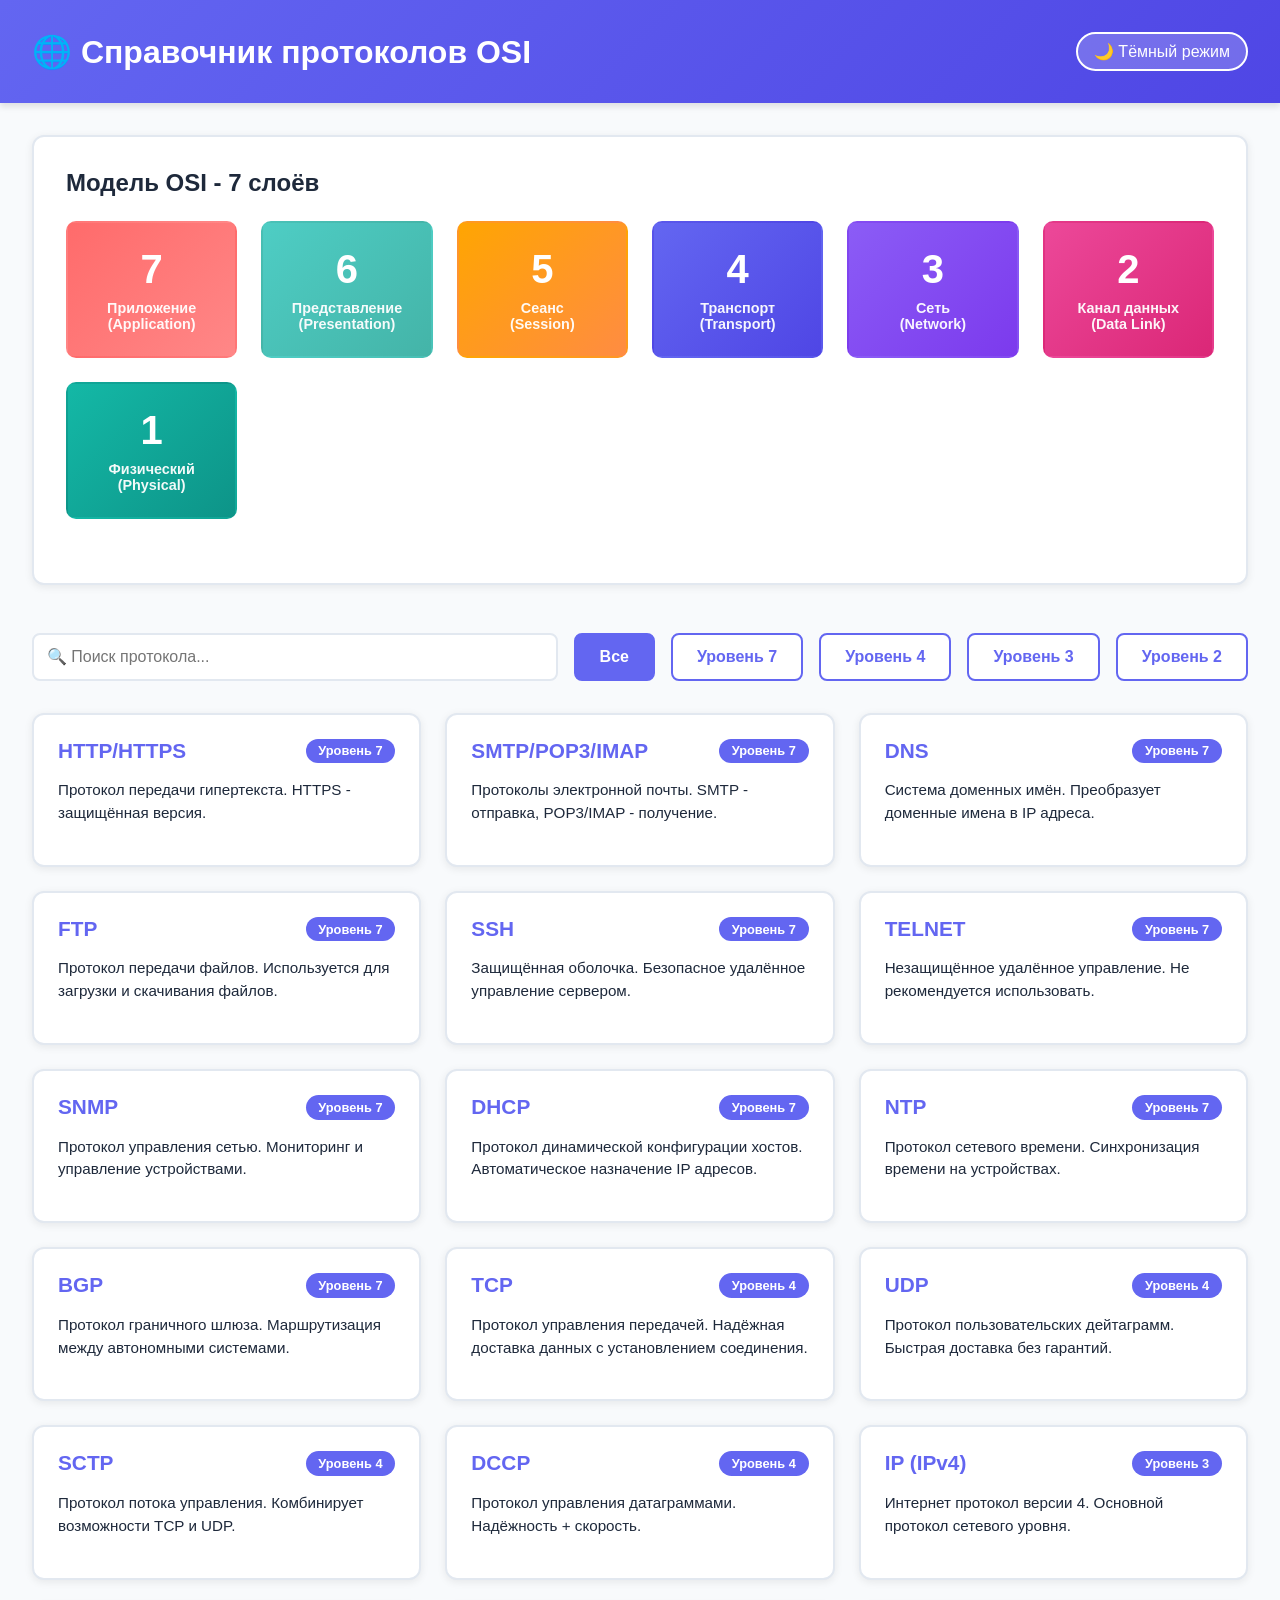
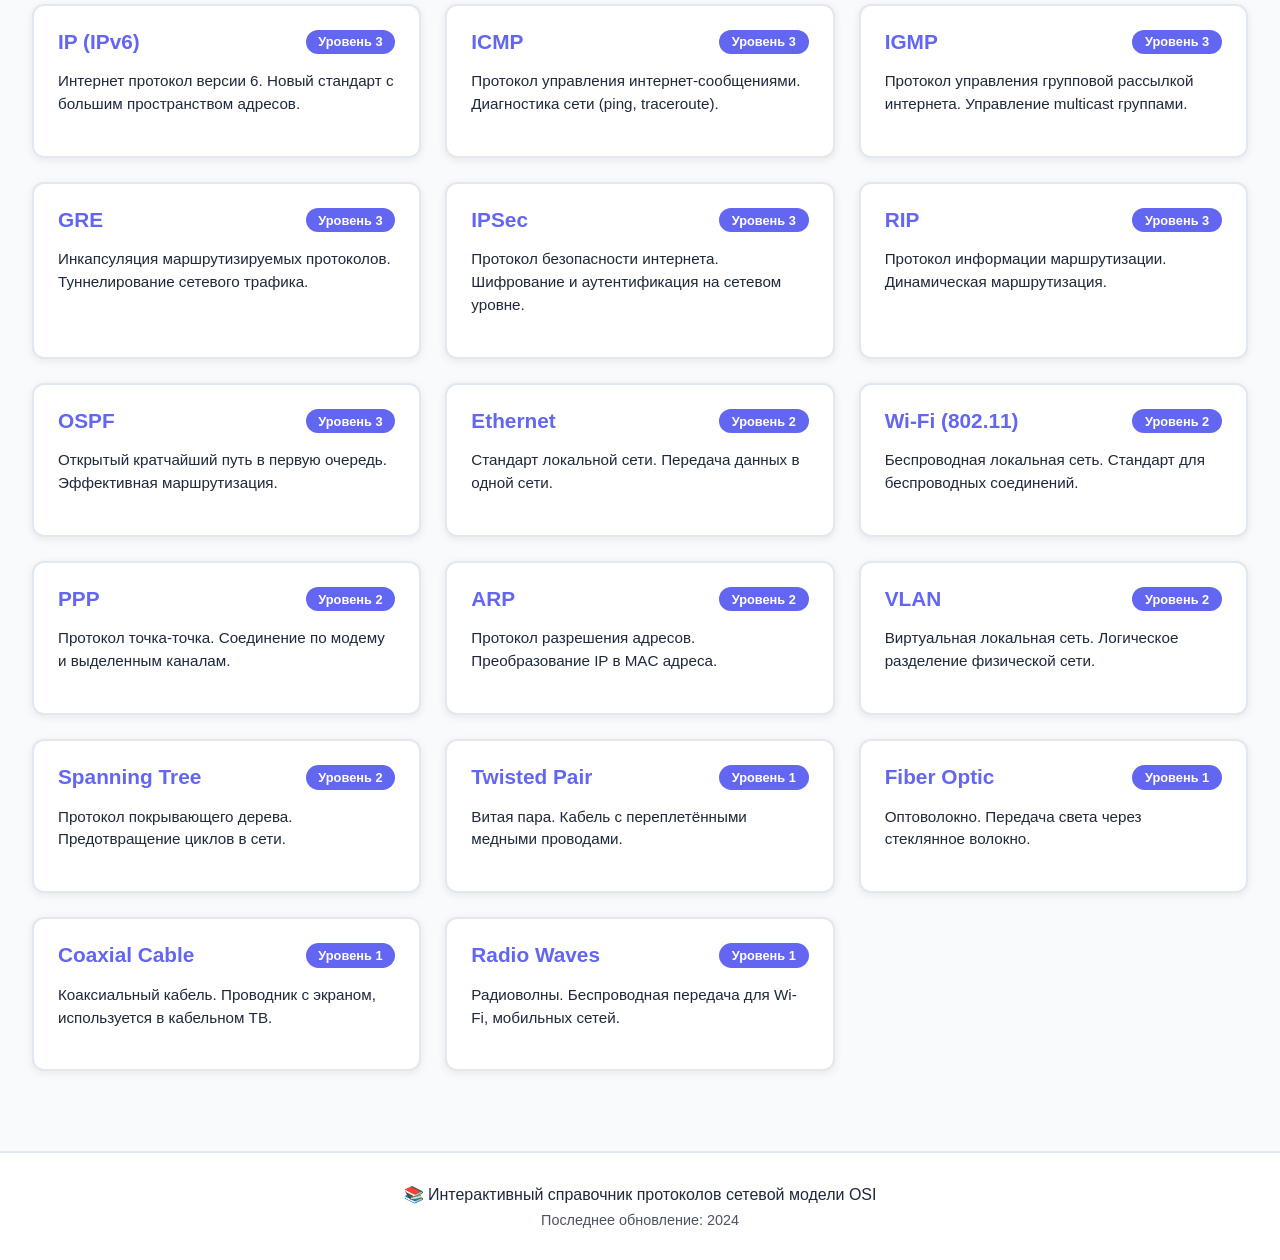
==== osi-guide.html @ 736548e8 "✨ Add interactive OSI protocols guide - Create new osi-guide.html with modern UI and animations - Ad" ====
<!DOCTYPE html>
<html lang="ru">
<head>
    <meta charset="UTF-8">
    <meta name="viewport" content="width=device-width, initial-scale=1.0">
    <title>Справочник протоколов OSI - Интерактивный справочник</title>
    <style>
        * {
            margin: 0;
            padding: 0;
            box-sizing: border-box;
        }

        :root {
            --primary: #6366f1;
            --primary-dark: #4f46e5;
            --bg-light: #f8fafc;
            --bg-dark: #0f172a;
            --text-light: #1e293b;
            --text-dark: #e2e8f0;
            --card-light: #ffffff;
            --card-dark: #1e293b;
            --border-light: #e2e8f0;
            --border-dark: #334155;
        }

        body {
            font-family: -apple-system, BlinkMacSystemFont, 'Segoe UI', Roboto, 'Helvetica Neue', Arial, sans-serif;
            background: var(--bg-light);
            color: var(--text-light);
            transition: background 0.3s, color 0.3s;
        }

        body.dark-mode {
            background: var(--bg-dark);
            color: var(--text-dark);
        }

        /* Header */
        header {
            background: linear-gradient(135deg, var(--primary) 0%, var(--primary-dark) 100%);
            color: white;
            padding: 2rem;
            box-shadow: 0 4px 6px rgba(0, 0, 0, 0.1);
            position: sticky;
            top: 0;
            z-index: 100;
        }

        .header-content {
            max-width: 1400px;
            margin: 0 auto;
            display: flex;
            justify-content: space-between;
            align-items: center;
        }

        h1 {
            font-size: 2em;
            font-weight: 700;
        }

        .header-controls {
            display: flex;
            gap: 1rem;
            align-items: center;
        }

        /* Theme toggle */
        .theme-toggle {
            background: rgba(255, 255, 255, 0.2);
            border: 2px solid white;
            color: white;
            padding: 0.5rem 1rem;
            border-radius: 50px;
            cursor: pointer;
            font-size: 1rem;
            transition: all 0.3s;
        }

        .theme-toggle:hover {
            background: rgba(255, 255, 255, 0.3);
            transform: scale(1.05);
        }

        /* Main container */
        .container {
            max-width: 1400px;
            margin: 0 auto;
            padding: 2rem;
        }

        /* OSI Model Diagram */
        .osi-diagram {
            background: var(--card-light);
            border: 2px solid var(--border-light);
            border-radius: 12px;
            padding: 2rem;
            margin-bottom: 3rem;
            box-shadow: 0 2px 8px rgba(0, 0, 0, 0.08);
        }

        body.dark-mode .osi-diagram {
            background: var(--card-dark);
            border-color: var(--border-dark);
            box-shadow: 0 2px 8px rgba(0, 0, 0, 0.3);
        }

        .layers {
            display: grid;
            grid-template-columns: repeat(auto-fit, minmax(150px, 1fr));
            gap: 1.5rem;
            margin-bottom: 2rem;
        }

        .layer {
            padding: 1.5rem;
            border-radius: 10px;
            text-align: center;
            font-weight: 600;
            cursor: pointer;
            transition: all 0.3s;
            border: 2px solid transparent;
        }

        .layer:nth-child(1) { background: linear-gradient(135deg, #ff6b6b 0%, #ff8787 100%); color: white; }
        .layer:nth-child(2) { background: linear-gradient(135deg, #4ecdc4 0%, #44b4a8 100%); color: white; }
        .layer:nth-child(3) { background: linear-gradient(135deg, #ffa502 0%, #ff8c42 100%); color: white; }
        .layer:nth-child(4) { background: linear-gradient(135deg, #6366f1 0%, #4f46e5 100%); color: white; }
        .layer:nth-child(5) { background: linear-gradient(135deg, #8b5cf6 0%, #7c3aed 100%); color: white; }
        .layer:nth-child(6) { background: linear-gradient(135deg, #ec4899 0%, #db2777 100%); color: white; }
        .layer:nth-child(7) { background: linear-gradient(135deg, #14b8a6 0%, #0d9488 100%); color: white; }

        .layer:hover {
            transform: translateY(-8px);
            box-shadow: 0 12px 24px rgba(0, 0, 0, 0.2);
            border-color: rgba(255, 255, 255, 0.5);
        }

        .layer-number {
            font-size: 2.5em;
            font-weight: 700;
            margin-bottom: 0.5rem;
        }

        .layer-name {
            font-size: 0.9em;
            opacity: 0.95;
        }

        /* Controls */
        .controls {
            display: flex;
            gap: 1rem;
            margin-bottom: 2rem;
            flex-wrap: wrap;
            align-items: center;
        }

        .search-box {
            flex: 1;
            min-width: 250px;
            padding: 0.8rem;
            border: 2px solid var(--border-light);
            border-radius: 8px;
            font-size: 1rem;
            background: var(--card-light);
            color: var(--text-light);
        }

        body.dark-mode .search-box {
            background: var(--card-dark);
            border-color: var(--border-dark);
            color: var(--text-dark);
        }

        .filter-btn {
            padding: 0.8rem 1.5rem;
            border: 2px solid var(--primary);
            background: white;
            color: var(--primary);
            border-radius: 8px;
            cursor: pointer;
            font-size: 1rem;
            font-weight: 600;
            transition: all 0.3s;
        }

        body.dark-mode .filter-btn {
            background: var(--card-dark);
        }

        .filter-btn:hover {
            background: var(--primary);
            color: white;
        }

        .filter-btn.active {
            background: var(--primary);
            color: white;
        }

        /* Cards Grid */
        .protocols-grid {
            display: grid;
            grid-template-columns: repeat(auto-fill, minmax(300px, 1fr));
            gap: 1.5rem;
            margin-top: 2rem;
        }

        .protocol-card {
            background: var(--card-light);
            border: 2px solid var(--border-light);
            border-radius: 12px;
            padding: 1.5rem;
            cursor: pointer;
            transition: all 0.3s ease;
            position: relative;
            overflow: hidden;
            box-shadow: 0 2px 8px rgba(0, 0, 0, 0.08);
        }

        body.dark-mode .protocol-card {
            background: var(--card-dark);
            border-color: var(--border-dark);
            box-shadow: 0 2px 8px rgba(0, 0, 0, 0.3);
        }

        .protocol-card:hover {
            border-color: var(--primary);
            box-shadow: 0 8px 24px rgba(99, 102, 241, 0.2);
            transform: translateY(-8px);
        }

        .protocol-card::before {
            content: '';
            position: absolute;
            top: 0;
            left: -100%;
            width: 100%;
            height: 4px;
            background: linear-gradient(90deg, var(--primary), var(--primary-dark));
            transition: left 0.3s ease;
        }

        .protocol-card:hover::before {
            left: 0;
        }

        .protocol-header {
            display: flex;
            justify-content: space-between;
            align-items: start;
            margin-bottom: 1rem;
        }

        .protocol-name {
            font-size: 1.3em;
            font-weight: 700;
            color: var(--primary);
        }

        .protocol-layer {
            background: var(--primary);
            color: white;
            padding: 0.3rem 0.8rem;
            border-radius: 20px;
            font-size: 0.8em;
            font-weight: 600;
        }

        .protocol-description {
            color: var(--text-light);
            margin-bottom: 1rem;
            font-size: 0.95em;
            line-height: 1.5;
        }

        body.dark-mode .protocol-description {
            color: var(--text-dark);
        }

        .protocol-details {
            display: none;
            margin-top: 1rem;
            padding-top: 1rem;
            border-top: 1px solid var(--border-light);
        }

        body.dark-mode .protocol-details {
            border-top-color: var(--border-dark);
        }

        .protocol-card.expanded .protocol-details {
            display: block;
            animation: slideDown 0.3s ease;
        }

        @keyframes slideDown {
            from {
                opacity: 0;
                transform: translateY(-10px);
            }
            to {
                opacity: 1;
                transform: translateY(0);
            }
        }

        .detail-row {
            margin-bottom: 0.8rem;
            font-size: 0.9em;
        }

        .detail-label {
            font-weight: 600;
            color: var(--primary);
            display: inline-block;
            width: 80px;
        }

        .detail-value {
            color: var(--text-light);
        }

        body.dark-mode .detail-value {
            color: var(--text-dark);
        }

        /* Modal */
        .modal {
            display: none;
            position: fixed;
            top: 0;
            left: 0;
            width: 100%;
            height: 100%;
            background: rgba(0, 0, 0, 0.6);
            z-index: 1000;
            animation: fadeIn 0.3s ease;
        }

        .modal.show {
            display: flex;
            align-items: center;
            justify-content: center;
        }

        @keyframes fadeIn {
            from { opacity: 0; }
            to { opacity: 1; }
        }

        .modal-content {
            background: var(--card-light);
            border-radius: 16px;
            padding: 2rem;
            max-width: 600px;
            width: 90%;
            position: relative;
            animation: slideUp 0.3s ease;
            box-shadow: 0 20px 60px rgba(0, 0, 0, 0.3);
        }

        body.dark-mode .modal-content {
            background: var(--card-dark);
        }

        @keyframes slideUp {
            from {
                opacity: 0;
                transform: translateY(50px);
            }
            to {
                opacity: 1;
                transform: translateY(0);
            }
        }

        .modal-close {
            position: absolute;
            top: 1.5rem;
            right: 1.5rem;
            background: none;
            border: none;
            font-size: 2em;
            cursor: pointer;
            color: var(--text-light);
        }

        body.dark-mode .modal-close {
            color: var(--text-dark);
        }

        .modal-header {
            margin-bottom: 1.5rem;
        }

        .modal-header h2 {
            font-size: 1.8em;
            color: var(--primary);
            margin-bottom: 0.5rem;
        }

        .modal-header .layer-badge {
            display: inline-block;
            background: var(--primary);
            color: white;
            padding: 0.4rem 1rem;
            border-radius: 20px;
            font-size: 0.9em;
            font-weight: 600;
        }

        .modal-body {
            color: var(--text-light);
            line-height: 1.8;
        }

        body.dark-mode .modal-body {
            color: var(--text-dark);
        }

        .modal-body h3 {
            margin-top: 1.5rem;
            margin-bottom: 0.5rem;
            color: var(--primary);
        }

        .modal-body ul {
            margin-left: 1.5rem;
            margin-top: 0.5rem;
        }

        .modal-body li {
            margin-bottom: 0.5rem;
        }

        /* Footer */
        footer {
            background: var(--card-light);
            border-top: 2px solid var(--border-light);
            padding: 2rem;
            margin-top: 3rem;
            text-align: center;
            color: var(--text-light);
        }

        body.dark-mode footer {
            background: var(--card-dark);
            border-top-color: var(--border-dark);
            color: var(--text-dark);
        }

        /* Responsive */
        @media (max-width: 768px) {
            .header-content {
                flex-direction: column;
                gap: 1rem;
            }

            .layers {
                grid-template-columns: repeat(2, 1fr);
            }

            .protocols-grid {
                grid-template-columns: 1fr;
            }

            h1 {
                font-size: 1.5em;
            }
        }
    </style>
</head>
<body>

    <header>
        <div class="header-content">
            <h1>🌐 Справочник протоколов OSI</h1>
            <div class="header-controls">
                <button class="theme-toggle" id="themeToggle">🌙 Тёмный режим</button>
            </div>
        </div>
    </header>

    <div class="container">
        <!-- OSI Layers Diagram -->
        <div class="osi-diagram">
            <h2 style="margin-bottom: 1.5rem;">Модель OSI - 7 слоёв</h2>
            <div class="layers">
                <div class="layer" data-layer="7">
                    <div class="layer-number">7</div>
                    <div class="layer-name">Приложение<br>(Application)</div>
                </div>
                <div class="layer" data-layer="6">
                    <div class="layer-number">6</div>
                    <div class="layer-name">Представление<br>(Presentation)</div>
                </div>
                <div class="layer" data-layer="5">
                    <div class="layer-number">5</div>
                    <div class="layer-name">Сеанс<br>(Session)</div>
                </div>
                <div class="layer" data-layer="4">
                    <div class="layer-number">4</div>
                    <div class="layer-name">Транспорт<br>(Transport)</div>
                </div>
                <div class="layer" data-layer="3">
                    <div class="layer-number">3</div>
                    <div class="layer-name">Сеть<br>(Network)</div>
                </div>
                <div class="layer" data-layer="2">
                    <div class="layer-number">2</div>
                    <div class="layer-name">Канал данных<br>(Data Link)</div>
                </div>
                <div class="layer" data-layer="1">
                    <div class="layer-number">1</div>
                    <div class="layer-name">Физический<br>(Physical)</div>
                </div>
            </div>
        </div>

        <!-- Search and Filter -->
        <div class="controls">
            <input type="text" class="search-box" id="searchBox" placeholder="🔍 Поиск протокола...">
            <button class="filter-btn active" data-filter="all">Все</button>
            <button class="filter-btn" data-filter="7">Уровень 7</button>
            <button class="filter-btn" data-filter="4">Уровень 4</button>
            <button class="filter-btn" data-filter="3">Уровень 3</button>
            <button class="filter-btn" data-filter="2">Уровень 2</button>
        </div>

        <!-- Protocols Grid -->
        <div class="protocols-grid" id="protocolsGrid"></div>
    </div>

    <!-- Modal -->
    <div class="modal" id="modal">
        <div class="modal-content">
            <button class="modal-close" id="modalClose">&times;</button>
            <div id="modalBody"></div>
        </div>
    </div>

    <footer>
        <p>📚 Интерактивный справочник протоколов сетевой модели OSI</p>
        <p style="margin-top: 0.5rem; font-size: 0.9em; opacity: 0.8;">Последнее обновление: 2024</p>
    </footer>

    <script>
        const protocols = [
            // Layer 7 - Application
            {
                name: "HTTP/HTTPS",
                layer: 7,
                description: "Протокол передачи гипертекста. HTTPS - защищённая версия.",
                port: "80/443",
                function: "Веб-приложения, страницы",
                uses: "TCP",
                fullDescription: "HTTP используется для передачи веб-страниц и ресурсов. HTTPS добавляет шифрование TLS для безопасности."
            },
            {
                name: "SMTP/POP3/IMAP",
                layer: 7,
                description: "Протоколы электронной почты. SMTP - отправка, POP3/IMAP - получение.",
                port: "25/110/143",
                function: "Электронная почта",
                uses: "TCP",
                fullDescription: "SMTP отправляет письма, POP3 и IMAP получают письма. IMAP позволяет работать с письмами на сервере."
            },
            {
                name: "DNS",
                layer: 7,
                description: "Система доменных имён. Преобразует доменные имена в IP адреса.",
                port: "53",
                function: "Разрешение имён",
                uses: "UDP/TCP",
                fullDescription: "DNS преобразует человеко-читаемые доменные имена (google.com) в IP адреса (142.250.185.46)."
            },
            {
                name: "FTP",
                layer: 7,
                description: "Протокол передачи файлов. Используется для загрузки и скачивания файлов.",
                port: "20/21",
                function: "Передача файлов",
                uses: "TCP",
                fullDescription: "FTP позволяет передавать файлы между компьютерами. SFTP - защищённая версия."
            },
            {
                name: "SSH",
                layer: 7,
                description: "Защищённая оболочка. Безопасное удалённое управление сервером.",
                port: "22",
                function: "Удалённое управление",
                uses: "TCP",
                fullDescription: "SSH предоставляет защищённый доступ к командной строке удалённых серверов с шифрованием."
            },
            {
                name: "TELNET",
                layer: 7,
                description: "Незащищённое удалённое управление. Не рекомендуется использовать.",
                port: "23",
                function: "Удалённый доступ (устаревший)",
                uses: "TCP",
                fullDescription: "TELNET передаёт данные в открытом виде. Заменён SSH."
            },
            {
                name: "SNMP",
                layer: 7,
                description: "Протокол управления сетью. Мониторинг и управление устройствами.",
                port: "161/162",
                function: "Управление сетевыми устройствами",
                uses: "UDP",
                fullDescription: "SNMP собирает информацию о сетевых устройствах и позволяет их конфигурировать."
            },
            {
                name: "DHCP",
                layer: 7,
                description: "Протокол динамической конфигурации хостов. Автоматическое назначение IP адресов.",
                port: "67/68",
                function: "Выдача IP адресов",
                uses: "UDP",
                fullDescription: "DHCP автоматически выдаёт IP адреса, маски сети и другие параметры конфигурации устройствам."
            },
            {
                name: "NTP",
                layer: 7,
                description: "Протокол сетевого времени. Синхронизация времени на устройствах.",
                port: "123",
                function: "Синхронизация времени",
                uses: "UDP",
                fullDescription: "NTP синхронизирует системные часы на компьютерах с точностью до миллисекунд."
            },
            {
                name: "BGP",
                layer: 7,
                description: "Протокол граничного шлюза. Маршрутизация между автономными системами.",
                port: "179",
                function: "Маршрутизация в интернете",
                uses: "TCP",
                fullDescription: "BGP маршрутизирует трафик между разными интернет-провайдерами и автономными системами."
            },

            // Layer 4 - Transport
            {
                name: "TCP",
                layer: 4,
                description: "Протокол управления передачей. Надёжная доставка данных с установлением соединения.",
                port: "varies",
                function: "Надёжная доставка",
                uses: "IP",
                fullDescription: "TCP обеспечивает надёжную, упорядоченную доставку данных. Используется HTTP, FTP, SSH, SMTP."
            },
            {
                name: "UDP",
                layer: 4,
                description: "Протокол пользовательских дейтаграмм. Быстрая доставка без гарантий.",
                port: "varies",
                function: "Быстрая доставка",
                uses: "IP",
                fullDescription: "UDP отправляет данные быстро без проверки доставки. Используется для видеоконференций, игр."
            },
            {
                name: "SCTP",
                layer: 4,
                description: "Протокол потока управления. Комбинирует возможности TCP и UDP.",
                port: "varies",
                function: "Надёжная доставка потоков",
                uses: "IP",
                fullDescription: "SCTP поддерживает несколько потоков в одном соединении. Используется в телефонии."
            },
            {
                name: "DCCP",
                layer: 4,
                description: "Протокол управления датаграммами. Надёжность + скорость.",
                port: "varies",
                function: "Балансирование надёжности и скорости",
                uses: "IP",
                fullDescription: "DCCP предоставляет контроль доставки, но быстрее, чем TCP."
            },

            // Layer 3 - Network
            {
                name: "IP (IPv4)",
                layer: 3,
                description: "Интернет протокол версии 4. Основной протокол сетевого уровня.",
                port: "N/A",
                function: "Маршрутизация пакетов",
                uses: "Ethernet",
                fullDescription: "IPv4 адресует пакеты в интернете. Использует 32-битные адреса (192.168.1.1)."
            },
            {
                name: "IP (IPv6)",
                layer: 3,
                description: "Интернет протокол версии 6. Новый стандарт с большим пространством адресов.",
                port: "N/A",
                function: "Маршрутизация пакетов",
                uses: "Ethernet",
                fullDescription: "IPv6 использует 128-битные адреса и решает проблему исчерпания адресов IPv4."
            },
            {
                name: "ICMP",
                layer: 3,
                description: "Протокол управления интернет-сообщениями. Диагностика сети (ping, traceroute).",
                port: "N/A",
                function: "Диагностика сети",
                uses: "IP",
                fullDescription: "ICMP используется для PING и трассировки маршрута. Обнаруживает недоступные хосты."
            },
            {
                name: "IGMP",
                layer: 3,
                description: "Протокол управления групповой рассылкой интернета. Управление multicast группами.",
                port: "N/A",
                function: "Групповая рассылка",
                uses: "IP",
                fullDescription: "IGMP управляет членством в multicast группах."
            },
            {
                name: "GRE",
                layer: 3,
                description: "Инкапсуляция маршрутизируемых протоколов. Туннелирование сетевого трафика.",
                port: "47",
                function: "VPN туннелирование",
                uses: "IP",
                fullDescription: "GRE инкапсулирует пакеты одного протокола в другой для создания виртуальных туннелей."
            },
            {
                name: "IPSec",
                layer: 3,
                description: "Протокол безопасности интернета. Шифрование и аутентификация на сетевом уровне.",
                port: "500/4500",
                function: "VPN безопасность",
                uses: "IP",
                fullDescription: "IPSec обеспечивает конфиденциальность и целостность данных на сетевом уровне."
            },
            {
                name: "RIP",
                layer: 3,
                description: "Протокол информации маршрутизации. Динамическая маршрутизация.",
                port: "520",
                function: "Динамическая маршрутизация",
                uses: "UDP",
                fullDescription: "RIP позволяет маршрутизаторам обмениваться информацией о маршрутах."
            },
            {
                name: "OSPF",
                layer: 3,
                description: "Открытый кратчайший путь в первую очередь. Эффективная маршрутизация.",
                port: "89",
                function: "Динамическая маршрутизация",
                uses: "IP",
                fullDescription: "OSPF находит оптимальные маршруты на основе стоимости линий связи."
            },

            // Layer 2 - Data Link
            {
                name: "Ethernet",
                layer: 2,
                description: "Стандарт локальной сети. Передача данных в одной сети.",
                port: "N/A",
                function: "Локальная сеть",
                uses: "Physical Layer",
                fullDescription: "Ethernet определяет, как компьютеры в локальной сети обмениваются кадрами."
            },
            {
                name: "Wi-Fi (802.11)",
                layer: 2,
                description: "Беспроводная локальная сеть. Стандарт для беспроводных соединений.",
                port: "N/A",
                function: "Беспроводная сеть",
                uses: "Physical Layer",
                fullDescription: "Wi-Fi позволяет устройствам подключаться к сети через радиоволны вместо кабелей."
            },
            {
                name: "PPP",
                layer: 2,
                description: "Протокол точка-точка. Соединение по модему и выделенным каналам.",
                port: "N/A",
                function: "Коммутируемое соединение",
                uses: "Physical Layer",
                fullDescription: "PPP используется для модемных соединений и может инкапсулировать IP."
            },
            {
                name: "ARP",
                layer: 2,
                description: "Протокол разрешения адресов. Преобразование IP в MAC адреса.",
                port: "N/A",
                function: "Разрешение адресов",
                uses: "Ethernet",
                fullDescription: "ARP связывает IP адреса с физическими MAC адресами в локальной сети."
            },
            {
                name: "VLAN",
                layer: 2,
                description: "Виртуальная локальная сеть. Логическое разделение физической сети.",
                port: "N/A",
                function: "Сегментация сети",
                uses: "Ethernet",
                fullDescription: "VLAN позволяет логически разделить одну физическую сеть на несколько изолированных сетей."
            },
            {
                name: "Spanning Tree",
                layer: 2,
                description: "Протокол покрывающего дерева. Предотвращение циклов в сети.",
                port: "N/A",
                function: "Управление топологией",
                uses: "Ethernet",
                fullDescription: "STP предотвращает циклы в сетях и обеспечивает резервные пути."
            },

            // Layer 1 - Physical
            {
                name: "Twisted Pair",
                layer: 1,
                description: "Витая пара. Кабель с переплетёнными медными проводами.",
                port: "N/A",
                function: "Передача сигналов",
                uses: "Ethernet",
                fullDescription: "Витая пара (Cat5, Cat6, Cat7) - самый распространённый кабель для локальных сетей."
            },
            {
                name: "Fiber Optic",
                layer: 1,
                description: "Оптоволокно. Передача света через стеклянное волокно.",
                port: "N/A",
                function: "Высокоскоростная передача",
                uses: "Optical",
                fullDescription: "Оптоволокно обеспечивает высокую скорость и дальность передачи без помех."
            },
            {
                name: "Coaxial Cable",
                layer: 1,
                description: "Коаксиальный кабель. Проводник с экраном, используется в кабельном ТВ.",
                port: "N/A",
                function: "Телевидение и интернет",
                uses: "RF",
                fullDescription: "Коаксиальный кабель используется в кабельном интернете и телевидении."
            },
            {
                name: "Radio Waves",
                layer: 1,
                description: "Радиоволны. Беспроводная передача для Wi-Fi, мобильных сетей.",
                port: "N/A",
                function: "Беспроводная передача",
                uses: "Wireless",
                fullDescription: "Радиоволны разного диапазона используются для Wi-Fi, Bluetooth, мобильной связи."
            }
        ];

        // DOM Elements
        const grid = document.getElementById('protocolsGrid');
        const searchBox = document.getElementById('searchBox');
        const filterBtns = document.querySelectorAll('.filter-btn');
        const themeToggle = document.getElementById('themeToggle');
        const modal = document.getElementById('modal');
        const modalClose = document.getElementById('modalClose');
        const layers = document.querySelectorAll('.layer');

        let currentFilter = 'all';

        // Initialize
        function init() {
            renderProtocols();
            setupEventListeners();
            loadTheme();
        }

        function setupEventListeners() {
            searchBox.addEventListener('input', filterProtocols);
            filterBtns.forEach(btn => {
                btn.addEventListener('click', () => {
                    filterBtns.forEach(b => b.classList.remove('active'));
                    btn.classList.add('active');
                    currentFilter = btn.dataset.filter;
                    filterProtocols();
                });
            });
            themeToggle.addEventListener('click', toggleTheme);
            modalClose.addEventListener('click', closeModal);
            modal.addEventListener('click', (e) => {
                if (e.target === modal) closeModal();
            });
            layers.forEach(layer => {
                layer.addEventListener('click', () => {
                    currentFilter = layer.dataset.layer;
                    filterBtns.forEach(b => {
                        b.classList.remove('active');
                        if (b.dataset.filter === 'all' && currentFilter === 'all') {
                            b.classList.add('active');
                        } else if (b.dataset.filter === currentFilter) {
                            b.classList.add('active');
                        }
                    });
                    // Find the matching filter button
                    const btn = Array.from(filterBtns).find(b => b.dataset.filter === currentFilter);
                    if (btn) {
                        filterBtns.forEach(b => b.classList.remove('active'));
                        btn.classList.add('active');
                    }
                    filterProtocols();
                });
            });
        }

        function renderProtocols() {
            grid.innerHTML = protocols.map(proto => `
                <div class="protocol-card" data-layer="${proto.layer}" data-name="${proto.name.toLowerCase()}">
                    <div class="protocol-header">
                        <div class="protocol-name">${proto.name}</div>
                        <div class="protocol-layer">Уровень ${proto.layer}</div>
                    </div>
                    <p class="protocol-description">${proto.description}</p>
                    <div class="protocol-details">
                        <div class="detail-row">
                            <span class="detail-label">Порт:</span>
                            <span class="detail-value">${proto.port}</span>
                        </div>
                        <div class="detail-row">
                            <span class="detail-label">Функция:</span>
                            <span class="detail-value">${proto.function}</span>
                        </div>
                        <div class="detail-row">
                            <span class="detail-label">Использует:</span>
                            <span class="detail-value">${proto.uses}</span>
                        </div>
                    </div>
                </div>
            `).join('');

            document.querySelectorAll('.protocol-card').forEach(card => {
                card.addEventListener('click', () => {
                    card.classList.toggle('expanded');
                    const name = card.querySelector('.protocol-name').textContent;
                    const proto = protocols.find(p => p.name === name);
                    if (card.classList.contains('expanded')) {
                        showModal(proto);
                    }
                });
            });
        }

        function filterProtocols() {
            const searchTerm = searchBox.value.toLowerCase();
            const cards = document.querySelectorAll('.protocol-card');

            cards.forEach(card => {
                const layer = card.dataset.layer;
                const name = card.dataset.name;
                const matchesSearch = name.includes(searchTerm);
                const matchesFilter = currentFilter === 'all' || layer === currentFilter;

                card.style.display = (matchesSearch && matchesFilter) ? '' : 'none';
            });
        }

        function showModal(proto) {
            const modalBody = document.getElementById('modalBody');
            modalBody.innerHTML = `
                <div class="modal-header">
                    <h2>${proto.name}</h2>
                    <div class="layer-badge">Уровень ${proto.layer}</div>
                </div>
                <div class="modal-body">
                    <p><strong>${proto.description}</strong></p>
                    <h3>Описание</h3>
                    <p>${proto.fullDescription}</p>
                    <h3>Характеристики</h3>
                    <ul>
                        <li><strong>Порт:</strong> ${proto.port}</li>
                        <li><strong>Функция:</strong> ${proto.function}</li>
                        <li><strong>Использует:</strong> ${proto.uses}</li>
                    </ul>
                </div>
            `;
            modal.classList.add('show');
        }

        function closeModal() {
            modal.classList.remove('show');
            document.querySelectorAll('.protocol-card').forEach(card => {
                card.classList.remove('expanded');
            });
        }

        function toggleTheme() {
            document.body.classList.toggle('dark-mode');
            localStorage.setItem('theme', document.body.classList.contains('dark-mode') ? 'dark' : 'light');
            const isDark = document.body.classList.contains('dark-mode');
            themeToggle.textContent = isDark ? '☀️ Светлый режим' : '🌙 Тёмный режим';
        }

        function loadTheme() {
            const theme = localStorage.getItem('theme') || 'light';
            if (theme === 'dark') {
                document.body.classList.add('dark-mode');
                themeToggle.textContent = '☀️ Светлый режим';
            } else {
                themeToggle.textContent = '🌙 Тёмный режим';
            }
        }

        // Initialize on load
        document.addEventListener('DOMContentLoaded', init);
    </script>

</body>
</html>
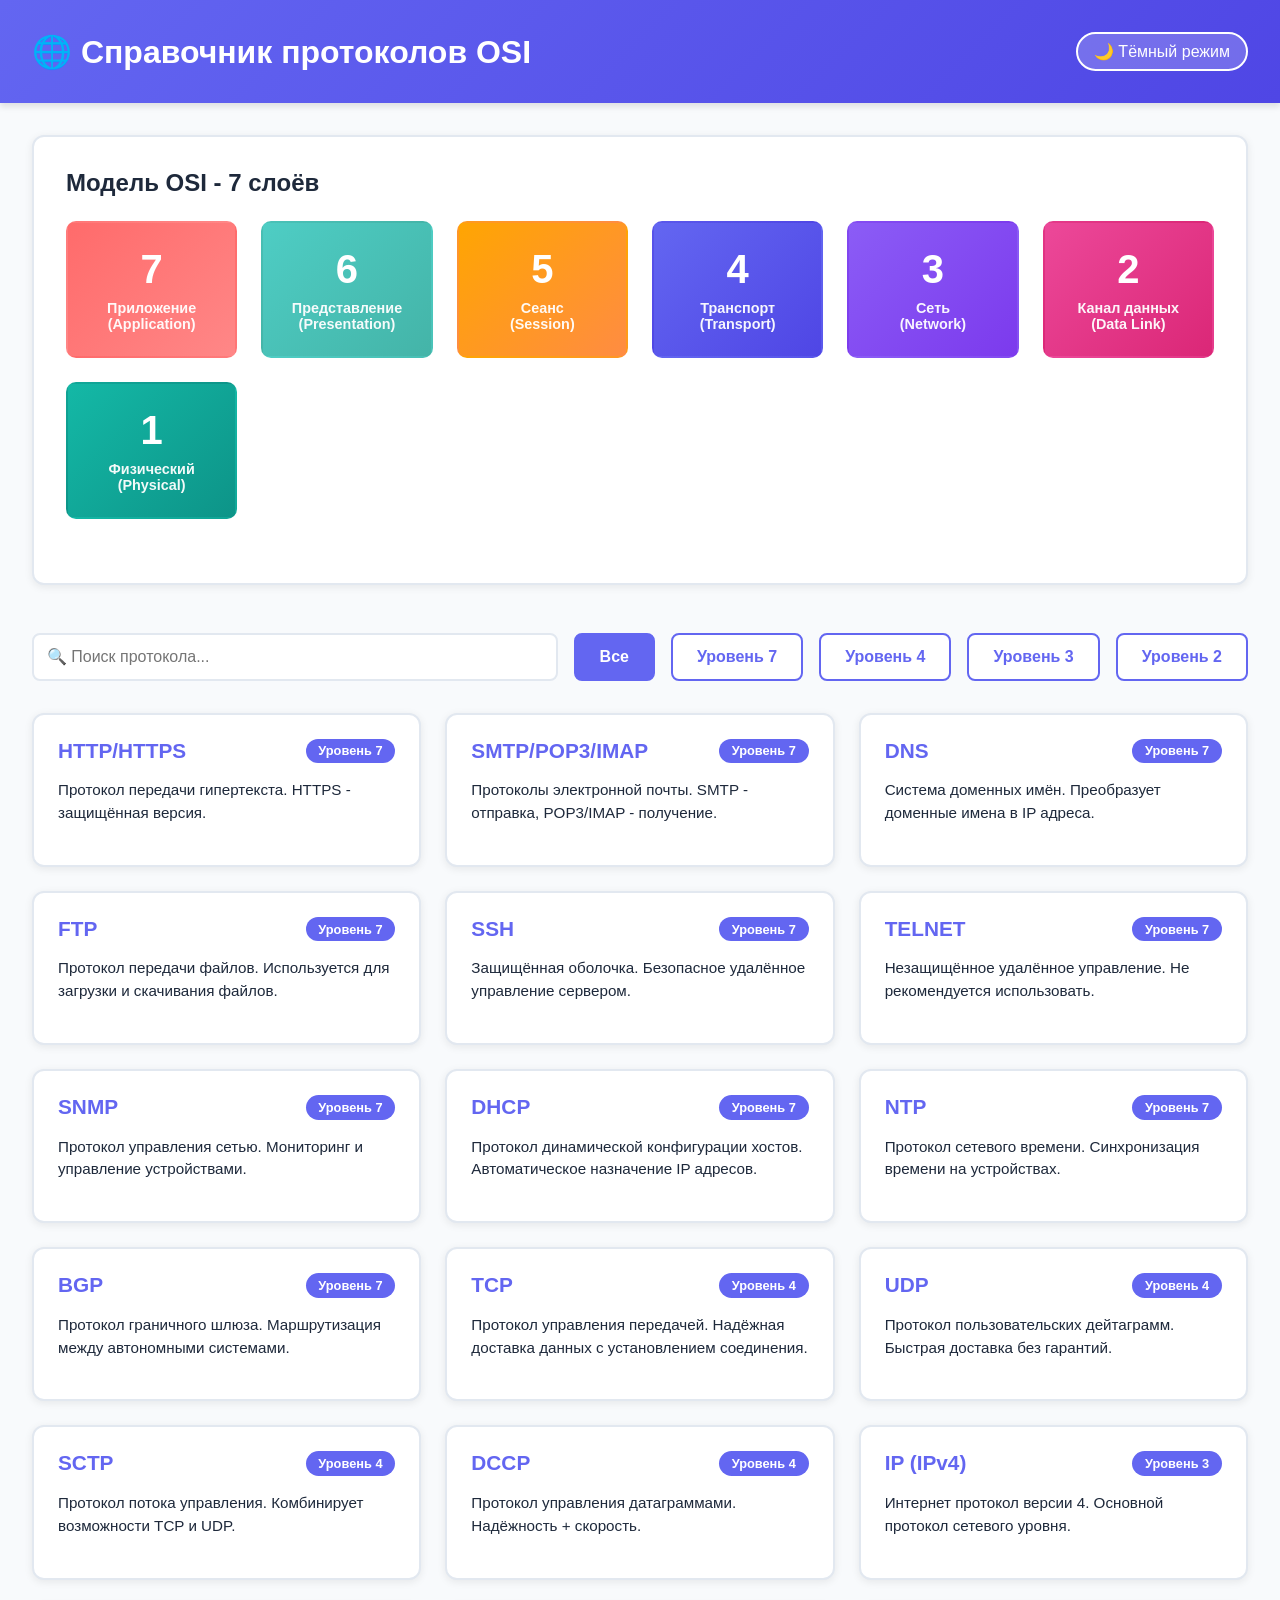
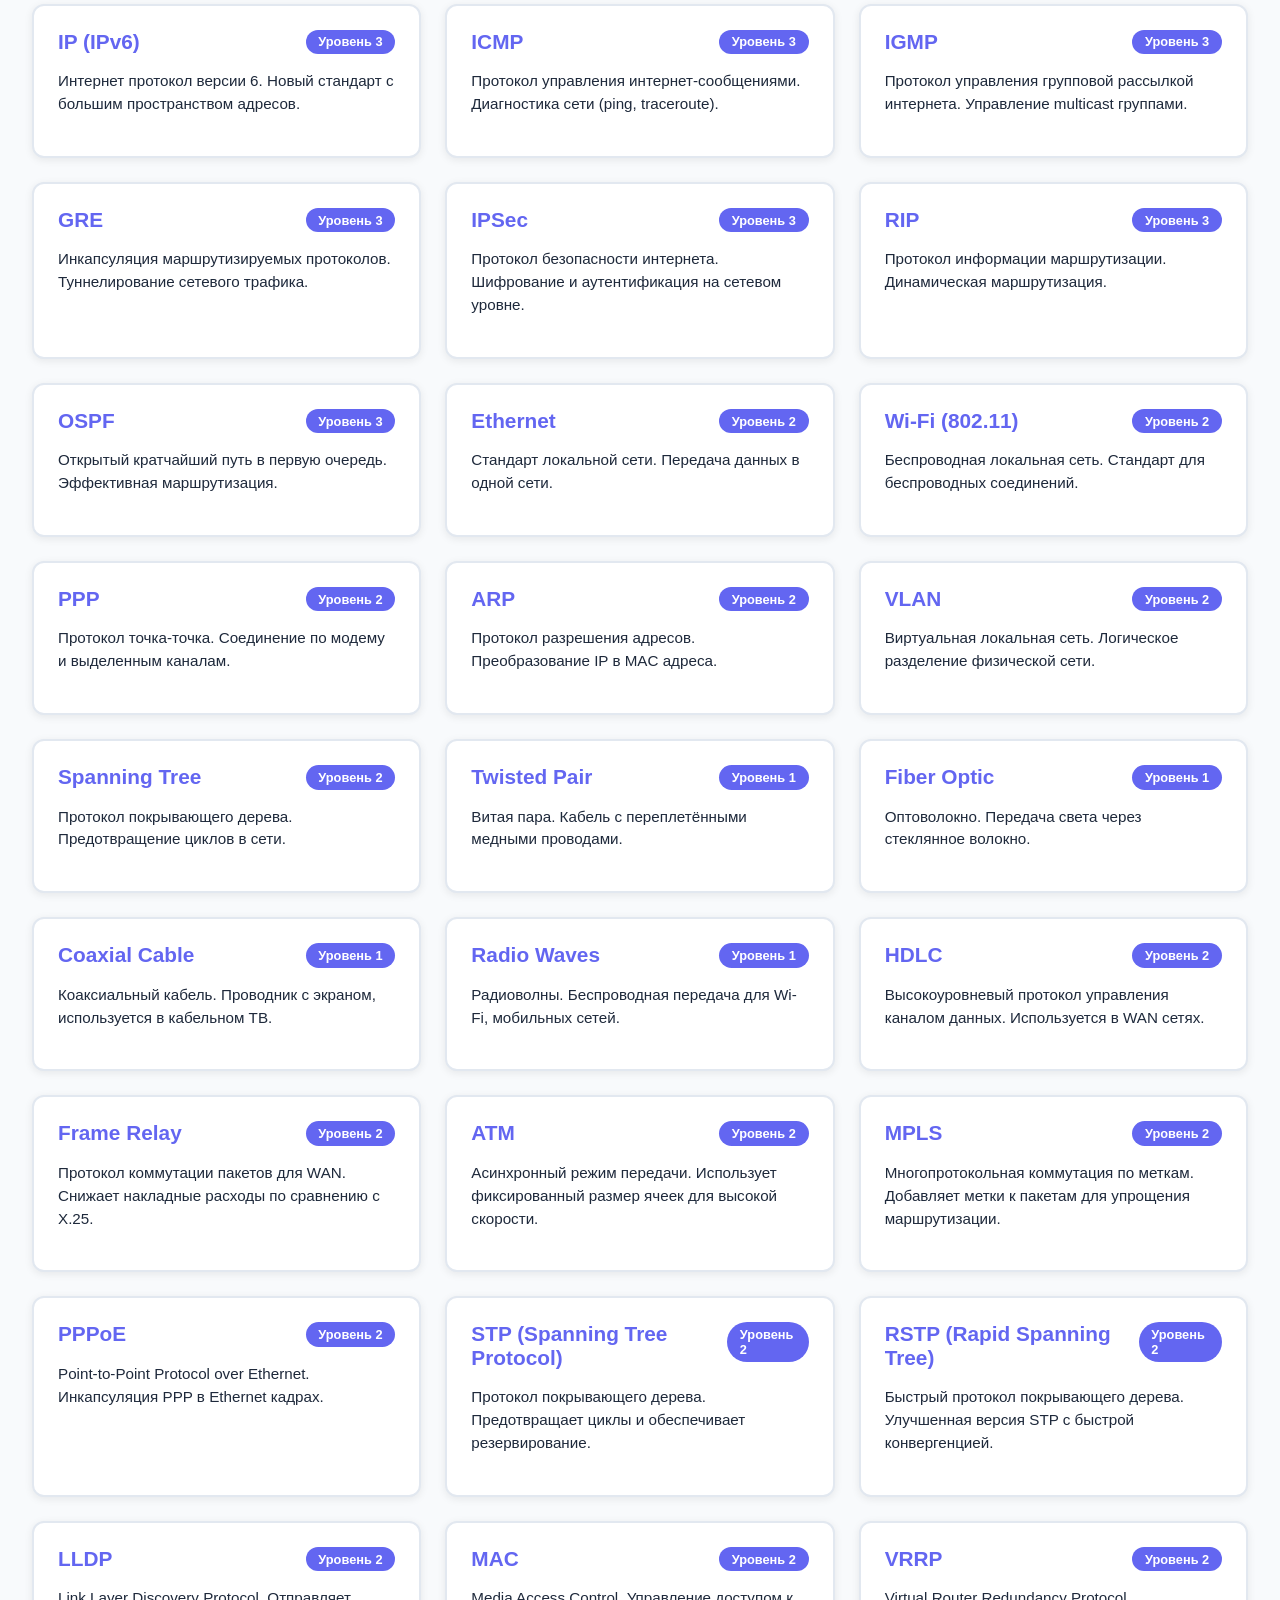
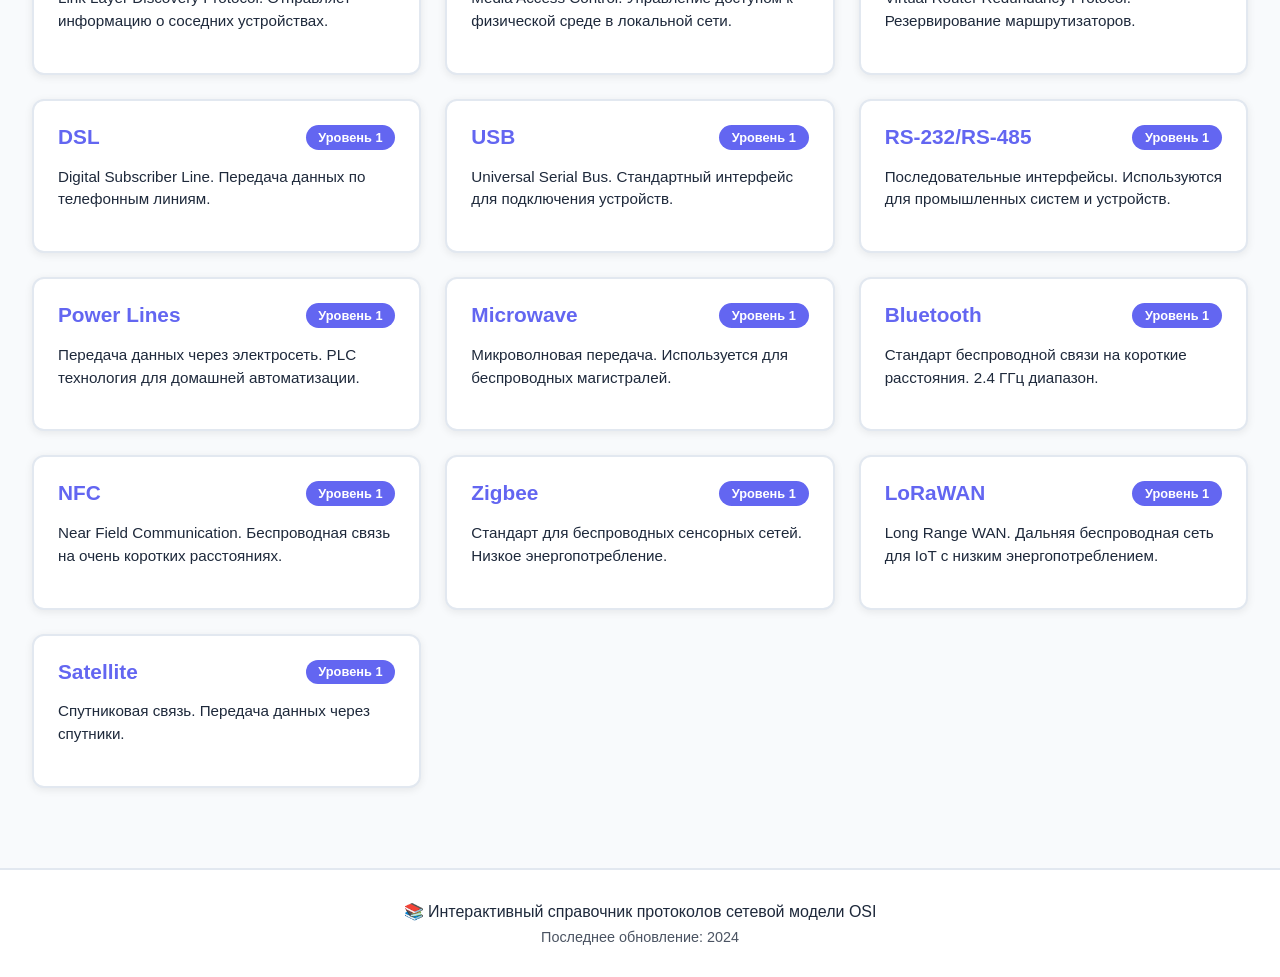
==== commit a21e91f9: "Add files via upload" ====
--- a/osi-guide.html
+++ b/osi-guide.html
@@ -845,6 +845,190 @@
                 function: "Беспроводная передача",
                 uses: "Wireless",
                 fullDescription: "Радиоволны разного диапазона используются для Wi-Fi, Bluetooth, мобильной связи."
+            },
+
+            // Дополнительные протоколы Layer 2 - Data Link
+            {
+                name: "HDLC",
+                layer: 2,
+                description: "Высокоуровневый протокол управления каналом данных. Используется в WAN сетях.",
+                port: "N/A",
+                function: "WAN связь",
+                uses: "Serial Lines",
+                fullDescription: "HDLC - это синхронный протокол передачи данных для соединений точка-точка. Часто используется на WAN линиях."
+            },
+            {
+                name: "Frame Relay",
+                layer: 2,
+                description: "Протокол коммутации пакетов для WAN. Снижает накладные расходы по сравнению с X.25.",
+                port: "N/A",
+                function: "WAN коммутация",
+                uses: "Virtual Circuits",
+                fullDescription: "Frame Relay обеспечивает коммутацию пакетов на канальном уровне с изменяемой скоростью."
+            },
+            {
+                name: "ATM",
+                layer: 2,
+                description: "Асинхронный режим передачи. Использует фиксированный размер ячеек для высокой скорости.",
+                port: "N/A",
+                function: "Высокоскоростная передача",
+                uses: "Physical Layer",
+                fullDescription: "ATM передаёт данные в виде фиксированных ячеек по 53 байта. Была популярна до Ethernet."
+            },
+            {
+                name: "MPLS",
+                layer: 2,
+                description: "Многопротокольная коммутация по меткам. Добавляет метки к пакетам для упрощения маршрутизации.",
+                port: "N/A",
+                function: "Коммутация пакетов",
+                uses: "IP",
+                fullDescription: "MPLS позволяет маршрутизаторам коммутировать пакеты на основе меток вместо полного маршрута."
+            },
+            {
+                name: "PPPoE",
+                layer: 2,
+                description: "Point-to-Point Protocol over Ethernet. Инкапсуляция PPP в Ethernet кадрах.",
+                port: "N/A",
+                function: "Доступ в интернет",
+                uses: "Ethernet",
+                fullDescription: "PPPoE используется для аутентификации пользователей в ADSL и кабельных интернет-услугах."
+            },
+            {
+                name: "STP (Spanning Tree Protocol)",
+                layer: 2,
+                description: "Протокол покрывающего дерева. Предотвращает циклы и обеспечивает резервирование.",
+                port: "N/A",
+                function: "Управление сетевой топологией",
+                uses: "Ethernet",
+                fullDescription: "STP/RSTP/MSTP обнаруживает циклы в сети и блокирует избыточные линии для предотвращения петель."
+            },
+            {
+                name: "RSTP (Rapid Spanning Tree)",
+                layer: 2,
+                description: "Быстрый протокол покрывающего дерева. Улучшенная версия STP с быстрой конвергенцией.",
+                port: "N/A",
+                function: "Быстрое восстановление после сбоев",
+                uses: "Ethernet",
+                fullDescription: "RSTP восстанавливается после отказа линии быстрее, чем оригинальный STP."
+            },
+            {
+                name: "LLDP",
+                layer: 2,
+                description: "Link Layer Discovery Protocol. Отправляет информацию о соседних устройствах.",
+                port: "N/A",
+                function: "Обнаружение соседей",
+                uses: "Ethernet",
+                fullDescription: "LLDP позволяет устройствам обмениваться информацией друг с другом для автоматического обнаружения сети."
+            },
+            {
+                name: "MAC",
+                layer: 2,
+                description: "Media Access Control. Управление доступом к физической среде в локальной сети.",
+                port: "N/A",
+                function: "Управление доступом",
+                uses: "Physical Layer",
+                fullDescription: "MAC адреса (48-битные) используются для идентификации устройств в локальной сети."
+            },
+            {
+                name: "VRRP",
+                layer: 2,
+                description: "Virtual Router Redundancy Protocol. Резервирование маршрутизаторов.",
+                port: "N/A",
+                function: "Отказоустойчивость",
+                uses: "IP/Ethernet",
+                fullDescription: "VRRP позволяет нескольким маршрутизаторам работать вместе, так чтобы один мог заменить другой."
+            },
+
+            // Дополнительные протоколы Layer 1 - Physical
+            {
+                name: "DSL",
+                layer: 1,
+                description: "Digital Subscriber Line. Передача данных по телефонным линиям.",
+                port: "N/A",
+                function: "Домашний интернет",
+                uses: "Copper Lines",
+                fullDescription: "ADSL/VDSL используют телефонные провода для обеспечения интернета. VDSL намного быстрее."
+            },
+            {
+                name: "USB",
+                layer: 1,
+                description: "Universal Serial Bus. Стандартный интерфейс для подключения устройств.",
+                port: "N/A",
+                function: "Подключение периферии",
+                uses: "Serial Protocol",
+                fullDescription: "USB используется для подключения мышей, клавиатур, принтеров и других устройств к компьютерам."
+            },
+            {
+                name: "RS-232/RS-485",
+                layer: 1,
+                description: "Последовательные интерфейсы. Используются для промышленных систем и устройств.",
+                port: "N/A",
+                function: "Последовательная передача",
+                uses: "Serial",
+                fullDescription: "RS-232 и RS-485 - это стандарты для последовательной передачи данных на короткие расстояния."
+            },
+            {
+                name: "Power Lines",
+                layer: 1,
+                description: "Передача данных через электросеть. PLC технология для домашней автоматизации.",
+                port: "N/A",
+                function: "Домашняя сеть",
+                uses: "Electrical",
+                fullDescription: "Power Line Communication (PLC) позволяет передавать данные через обычные электрические провода."
+            },
+            {
+                name: "Microwave",
+                layer: 1,
+                description: "Микроволновая передача. Используется для беспроводных магистралей.",
+                port: "N/A",
+                function: "Магистральные линии",
+                uses: "RF",
+                fullDescription: "Микроволны используются для беспроводной передачи данных на дальние расстояния между городами."
+            },
+            {
+                name: "Bluetooth",
+                layer: 1,
+                description: "Стандарт беспроводной связи на короткие расстояния. 2.4 ГГц диапазон.",
+                port: "N/A",
+                function: "Персональная сеть (PAN)",
+                uses: "RF",
+                fullDescription: "Bluetooth используется для подключения наушников, периферии и других устройств на расстоянии до 100м."
+            },
+            {
+                name: "NFC",
+                layer: 1,
+                description: "Near Field Communication. Беспроводная связь на очень коротких расстояниях.",
+                port: "N/A",
+                function: "Близкодистанционная передача",
+                uses: "RF",
+                fullDescription: "NFC используется для бесконтактных платежей, открытия дверей и обмена данными на расстояния до 10см."
+            },
+            {
+                name: "Zigbee",
+                layer: 1,
+                description: "Стандарт для беспроводных сенсорных сетей. Низкое энергопотребление.",
+                port: "N/A",
+                function: "IoT сенсорные сети",
+                uses: "RF",
+                fullDescription: "Zigbee используется для связи множества датчиков и устройств в IoT сетях с минимальным потреблением электроэнергии."
+            },
+            {
+                name: "LoRaWAN",
+                layer: 1,
+                description: "Long Range WAN. Дальняя беспроводная сеть для IoT с низким энергопотреблением.",
+                port: "N/A",
+                function: "Дальнодействующие IoT сети",
+                uses: "RF",
+                fullDescription: "LoRaWAN позволяет устройствам передавать данные на километры с минимальным потреблением энергии."
+            },
+            {
+                name: "Satellite",
+                layer: 1,
+                description: "Спутниковая связь. Передача данных через спутники.",
+                port: "N/A",
+                function: "Глобальное покрытие",
+                uses: "RF",
+                fullDescription: "Спутниковая связь обеспечивает интернет в удалённых районах без наземной инфраструктуры."
             }
         ];
 
